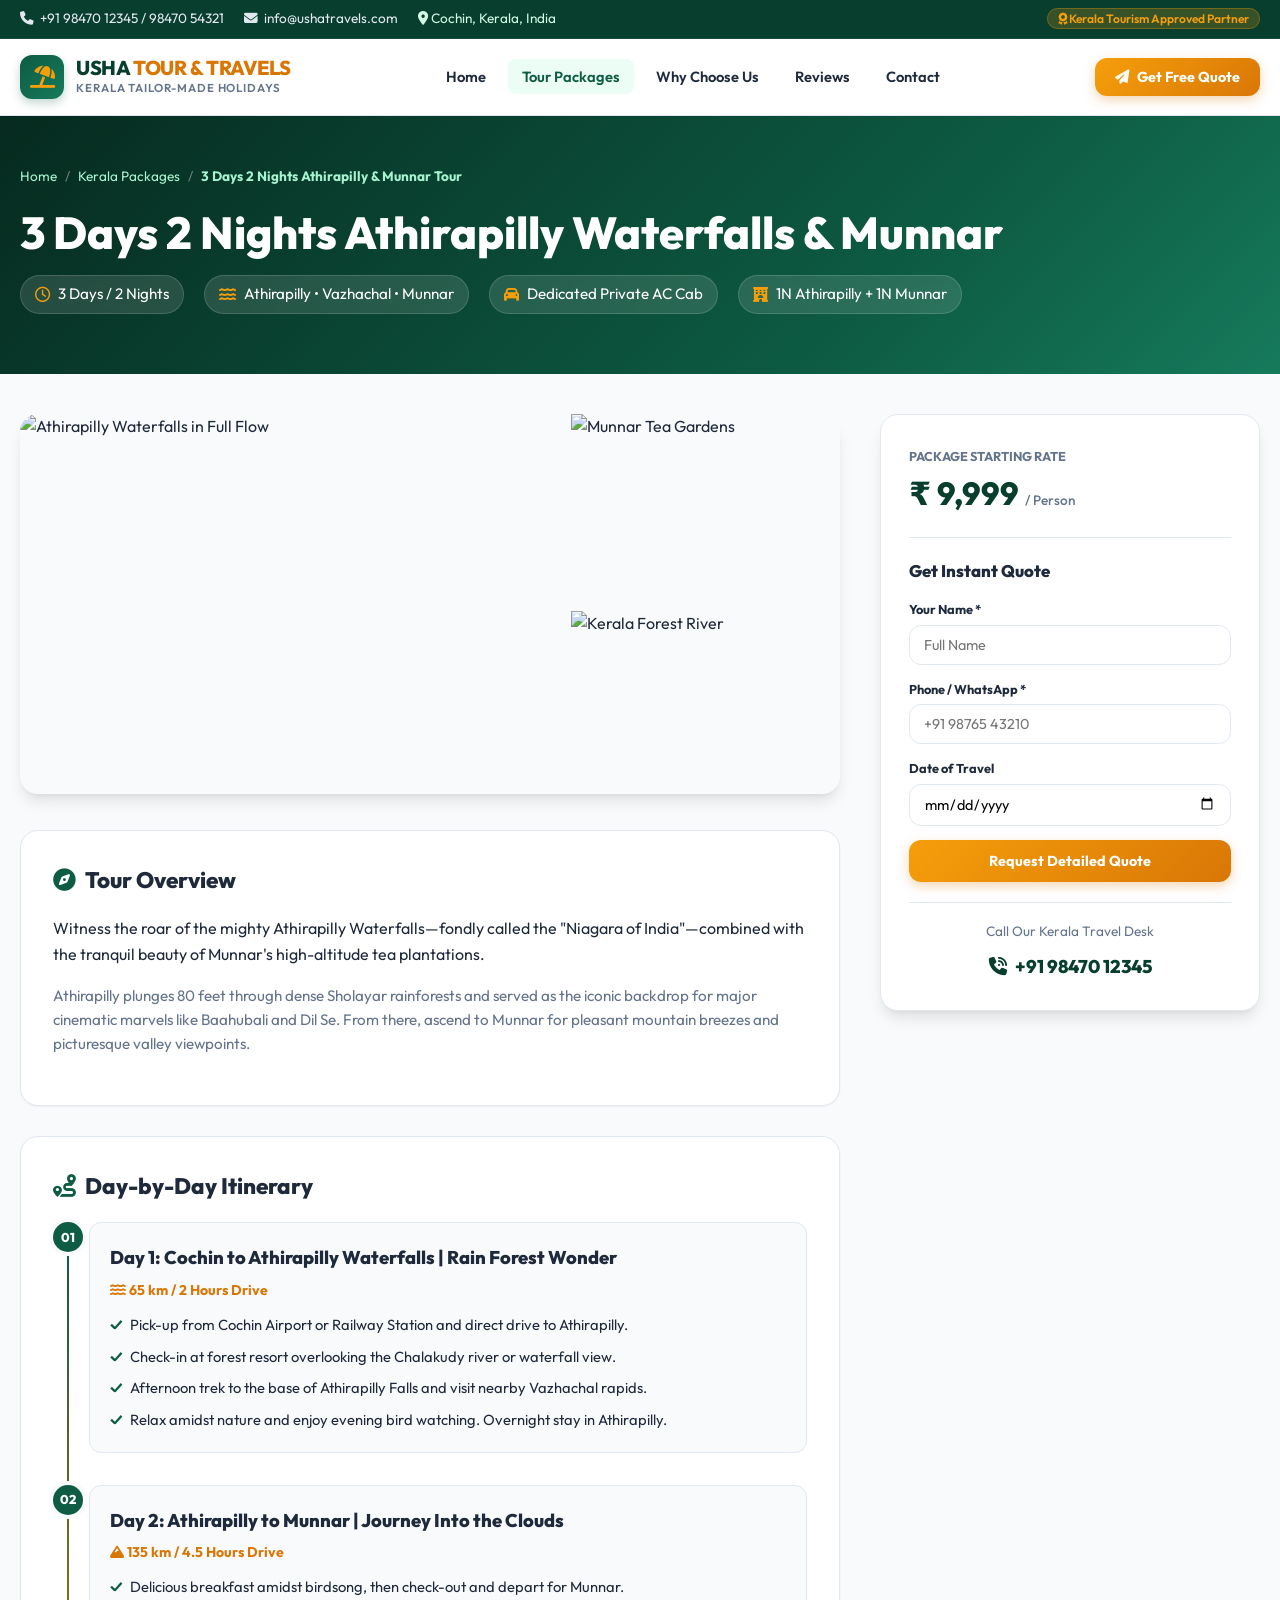
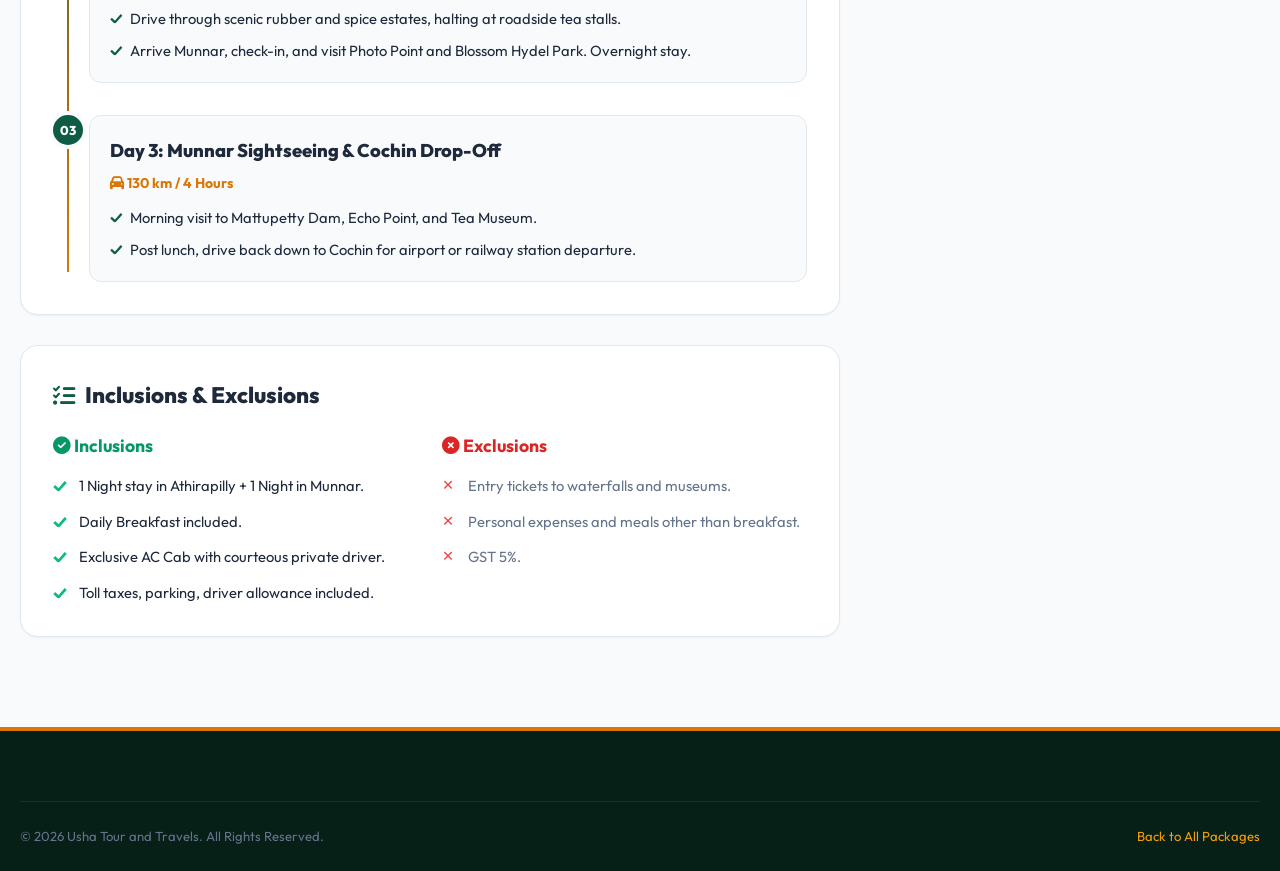
==== packages/3days-2nights-athirapilly-munnar-tour.html @ 0b978dff "Initial commit" ====
<!DOCTYPE html>
<html lang="en">
<head>
  <meta charset="UTF-8">
  <meta name="viewport" content="width=device-width, initial-scale=1.0">
  <title>3 Days 2 Nights Athirapilly & Munnar Tour | Usha Tour and Travels</title>
  <meta name="description" content="Discover India's Niagara at Athirapilly Falls along with the lush tea gardens of Munnar with Usha Tour and Travels.">
  <link rel="preconnect" href="https://fonts.googleapis.com">
  <link rel="preconnect" href="https://fonts.gstatic.com" crossorigin>
  <link href="https://fonts.googleapis.com/css2?family=Outfit:wght@400;500;600;700;800&display=swap" rel="stylesheet">
  <link rel="stylesheet" href="https://cdnjs.cloudflare.com/ajax/libs/font-awesome/6.5.1/css/all.min.css">
  <link rel="stylesheet" href="../css/style.css">
</head>
<body>

  <!-- Top Contact Bar -->
  <div class="topbar">
    <div class="container topbar-content">
      <div class="topbar-contact">
        <a href="tel:+919847012345"><i class="fa-solid fa-phone"></i> +91 98470 12345 / 98470 54321</a>
        <a href="mailto:info@ushatravels.com"><i class="fa-solid fa-envelope"></i> info@ushatravels.com</a>
        <span><i class="fa-solid fa-location-dot"></i> Cochin, Kerala, India</span>
      </div>
      <div>
        <span class="topbar-badge"><i class="fa-solid fa-award"></i> Kerala Tourism Approved Partner</span>
      </div>
    </div>
  </div>

  <!-- Header Navigation -->
  <header class="site-header">
    <div class="container navbar">
      <a href="../index.html" class="brand-logo">
        <div class="brand-icon"><i class="fa-solid fa-umbrella-beach"></i></div>
        <div class="brand-text">
          <span class="brand-name">USHA <span>TOUR & TRAVELS</span></span>
          <span class="brand-tagline">Kerala Tailor-Made Holidays</span>
        </div>
      </a>
      <ul class="nav-links">
        <li><a href="../index.html">Home</a></li>
        <li><a href="../index.html#packages-section" class="active">Tour Packages</a></li>
        <li><a href="../index.html#why-us">Why Choose Us</a></li>
        <li><a href="../index.html#testimonials">Reviews</a></li>
        <li><a href="../index.html#contact">Contact</a></li>
      </ul>
      <div class="nav-cta">
        <button class="btn btn-gold" onclick="openQuoteModal('3 Days 2 Nights Athirapilly Munnar Tour')">
          <i class="fa-solid fa-paper-plane"></i> Get Free Quote
        </button>
      </div>
    </div>
  </header>

  <section class="detail-hero">
    <div class="container">
      <div class="breadcrumb">
        <a href="../index.html">Home</a>
        <span>/</span>
        <a href="../index.html#packages-section">Kerala Packages</a>
        <span>/</span>
        <strong>3 Days 2 Nights Athirapilly & Munnar Tour</strong>
      </div>
      <h1 class="detail-title">3 Days 2 Nights Athirapilly Waterfalls & Munnar</h1>
      <div class="detail-meta-bar">
        <span class="meta-chip"><i class="fa-regular fa-clock"></i> 3 Days / 2 Nights</span>
        <span class="meta-chip"><i class="fa-solid fa-water"></i> Athirapilly &bull; Vazhachal &bull; Munnar</span>
        <span class="meta-chip"><i class="fa-solid fa-car"></i> Dedicated Private AC Cab</span>
        <span class="meta-chip"><i class="fa-solid fa-hotel"></i> 1N Athirapilly + 1N Munnar</span>
      </div>
    </div>
  </section>

  <div class="container">
    <div class="detail-layout">
      <div class="detail-content">

        <div class="detail-gallery">
          <div class="gallery-main">
            <img src="https://images.unsplash.com/photo-1627915525547-4f676b77ea6b?auto=format&fit=crop&w=1200&q=80" alt="Athirapilly Waterfalls in Full Flow">
          </div>
          <div class="gallery-thumbs">
            <img src="https://images.unsplash.com/photo-1593693397690-362cb9666fc2?auto=format&fit=crop&w=600&q=80" alt="Munnar Tea Gardens">
            <img src="https://images.unsplash.com/photo-1582510003544-4d00b7f74220?auto=format&fit=crop&w=600&q=80" alt="Kerala Forest River">
          </div>
        </div>

        <div class="detail-card">
          <h2 class="detail-heading"><i class="fa-solid fa-compass"></i> Tour Overview</h2>
          <p style="font-size: 1rem; color: var(--dark-slate); margin-bottom: 16px;">
            Witness the roar of the mighty Athirapilly Waterfalls—fondly called the "Niagara of India"—combined with the tranquil beauty of Munnar's high-altitude tea plantations.
          </p>
          <p style="font-size: 0.95rem; color: var(--muted); margin-bottom: 16px;">
            Athirapilly plunges 80 feet through dense Sholayar rainforests and served as the iconic backdrop for major cinematic marvels like Baahubali and Dil Se. From there, ascend to Munnar for pleasant mountain breezes and picturesque valley viewpoints.
          </p>
        </div>

        <div class="detail-card">
          <h2 class="detail-heading"><i class="fa-solid fa-route"></i> Day-by-Day Itinerary</h2>
          <div class="timeline">
            <div class="timeline-item">
              <div class="timeline-badge">01</div>
              <div class="timeline-content">
                <h3 class="timeline-title">Day 1: Cochin to Athirapilly Waterfalls | Rain Forest Wonder</h3>
                <div class="timeline-subtitle"><i class="fa-solid fa-water"></i> 65 km / 2 Hours Drive</div>
                <ul class="timeline-points">
                  <li>Pick-up from Cochin Airport or Railway Station and direct drive to Athirapilly.</li>
                  <li>Check-in at forest resort overlooking the Chalakudy river or waterfall view.</li>
                  <li>Afternoon trek to the base of Athirapilly Falls and visit nearby Vazhachal rapids.</li>
                  <li>Relax amidst nature and enjoy evening bird watching. Overnight stay in Athirapilly.</li>
                </ul>
              </div>
            </div>

            <div class="timeline-item">
              <div class="timeline-badge">02</div>
              <div class="timeline-content">
                <h3 class="timeline-title">Day 2: Athirapilly to Munnar | Journey Into the Clouds</h3>
                <div class="timeline-subtitle"><i class="fa-solid fa-mountain"></i> 135 km / 4.5 Hours Drive</div>
                <ul class="timeline-points">
                  <li>Delicious breakfast amidst birdsong, then check-out and depart for Munnar.</li>
                  <li>Drive through scenic rubber and spice estates, halting at roadside tea stalls.</li>
                  <li>Arrive Munnar, check-in, and visit Photo Point and Blossom Hydel Park. Overnight stay.</li>
                </ul>
              </div>
            </div>

            <div class="timeline-item">
              <div class="timeline-badge">03</div>
              <div class="timeline-content">
                <h3 class="timeline-title">Day 3: Munnar Sightseeing & Cochin Drop-Off</h3>
                <div class="timeline-subtitle"><i class="fa-solid fa-car"></i> 130 km / 4 Hours</div>
                <ul class="timeline-points">
                  <li>Morning visit to Mattupetty Dam, Echo Point, and Tea Museum.</li>
                  <li>Post lunch, drive back down to Cochin for airport or railway station departure.</li>
                </ul>
              </div>
            </div>
          </div>
        </div>

        <div class="detail-card">
          <h2 class="detail-heading"><i class="fa-solid fa-list-check"></i> Inclusions & Exclusions</h2>
          <div class="inc-exc-grid">
            <div>
              <h4 style="color: #059669; font-size: 1.1rem; margin-bottom: 14px;"><i class="fa-solid fa-circle-check"></i> Inclusions</h4>
              <ul class="inc-list">
                <li>1 Night stay in Athirapilly + 1 Night in Munnar.</li>
                <li>Daily Breakfast included.</li>
                <li>Exclusive AC Cab with courteous private driver.</li>
                <li>Toll taxes, parking, driver allowance included.</li>
              </ul>
            </div>
            <div>
              <h4 style="color: #dc2626; font-size: 1.1rem; margin-bottom: 14px;"><i class="fa-solid fa-circle-xmark"></i> Exclusions</h4>
              <ul class="exc-list">
                <li>Entry tickets to waterfalls and museums.</li>
                <li>Personal expenses and meals other than breakfast.</li>
                <li>GST 5%.</li>
              </ul>
            </div>
          </div>
        </div>

      </div>

      <aside>
        <div class="sticky-booking-card">
          <div class="booking-price-header">
            <span class="label">Package Starting Rate</span>
            <div class="amount">₹ 9,999 <small>/ Person</small></div>
          </div>

          <h4 style="font-size: 1.05rem; font-weight: 800; color: var(--dark-slate); margin-bottom: 14px;">Get Instant Quote</h4>
          <form class="enquiry-form">
            <div class="form-field">
              <label>Your Name *</label>
              <input type="text" class="form-input" placeholder="Full Name" required>
            </div>
            <div class="form-field">
              <label>Phone / WhatsApp *</label>
              <input type="tel" class="form-input" placeholder="+91 98765 43210" required>
            </div>
            <div class="form-field">
              <label>Date of Travel</label>
              <input type="date" class="form-input">
            </div>
            <button type="submit" class="btn btn-gold" style="width: 100%; padding: 12px;">Request Detailed Quote</button>
          </form>
          <div class="expert-contact-box">
            <p>Call Our Kerala Travel Desk</p>
            <a href="tel:+919847012345" class="expert-phone-link"><i class="fa-solid fa-phone-volume"></i> +91 98470 12345</a>
          </div>
        </div>
      </aside>
    </div>
  </div>

  <footer class="site-footer" style="margin-top: 60px;">
    <div class="container">
      <div class="footer-bottom">
        <div>&copy; 2026 Usha Tour and Travels. All Rights Reserved.</div>
        <div><a href="../index.html" style="color: var(--gold-light);">Back to All Packages</a></div>
      </div>
    </div>
  </footer>

  <script src="../js/app.js"></script>
</body>
</html>
---- css/style.css ----
/* ==========================================================================
   USHA TOUR AND TRAVELS - MASTER STYLESHEET
   Brand Identity:
   - Primary: Deep Kerala Forest Green (#0d5c43, #083e2d)
   - Secondary / Accent: Warm Spiced Saffron / Gold (#f59e0b, #d97706, #fbbf24)
   - Accent Water / Backwater Cyan: #0284c7
   - Backgrounds: Off-white canvas (#f8fafc), Pristine Cards (#ffffff)
   - Text: Dark Charcoal (#1e293b), Muted Slate (#64748b)
   ========================================================================== */

:root {
  --primary: #0d5c43;
  --primary-dark: #083e2d;
  --primary-light: #167a5b;
  --primary-subtle: #ecfdf5;
  --gold: #d97706;
  --gold-light: #f59e0b;
  --gold-hover: #b45309;
  --gold-subtle: #fef3c7;
  --sky: #0284c7;
  --sky-light: #e0f2fe;
  --dark: #0f172a;
  --dark-slate: #1e293b;
  --muted: #64748b;
  --light-bg: #f8fafc;
  --border: #e2e8f0;
  --border-light: #f1f5f9;
  --white: #ffffff;
  --shadow-sm: 0 1px 2px 0 rgb(0 0 0 / 0.05);
  --shadow-md: 0 4px 6px -1px rgb(0 0 0 / 0.08), 0 2px 4px -2px rgb(0 0 0 / 0.06);
  --shadow-lg: 0 10px 15px -3px rgb(0 0 0 / 0.1), 0 4px 6px -4px rgb(0 0 0 / 0.08);
  --shadow-xl: 0 20px 25px -5px rgb(0 0 0 / 0.12), 0 8px 10px -6px rgb(0 0 0 / 0.08);
  --font-sans: 'Outfit', 'Plus Jakarta Sans', system-ui, -apple-system, sans-serif;
  --radius-sm: 8px;
  --radius-md: 12px;
  --radius-lg: 18px;
  --radius-full: 9999px;
  --transition: all 0.25s cubic-bezier(0.4, 0, 0.2, 1);
}

/* Base Reset */
*, *::before, *::after {
  box-sizing: border-box;
  margin: 0;
  padding: 0;
}

html {
  scroll-behavior: smooth;
  font-size: 16px;
}

body {
  font-family: var(--font-sans);
  background-color: var(--light-bg);
  color: var(--dark-slate);
  line-height: 1.6;
  -webkit-font-smoothing: antialiased;
}

a {
  color: inherit;
  text-decoration: none;
  transition: var(--transition);
}

img {
  max-width: 100%;
  height: auto;
  display: block;
}

button, input, select, textarea {
  font-family: inherit;
}

/* Container */
.container {
  width: 100%;
  max-width: 1280px;
  margin: 0 auto;
  padding: 0 20px;
}

/* Top Notification / Contact Bar */
.topbar {
  background: var(--primary-dark);
  color: #d1fae5;
  font-size: 0.85rem;
  padding: 8px 0;
  border-bottom: 1px solid rgba(255, 255, 255, 0.08);
}
.topbar-content {
  display: flex;
  justify-content: space-between;
  align-items: center;
  flex-wrap: wrap;
  gap: 12px;
}
.topbar-contact {
  display: flex;
  align-items: center;
  gap: 20px;
  flex-wrap: wrap;
}
.topbar-contact a {
  display: inline-flex;
  align-items: center;
  gap: 6px;
  color: #e2e8f0;
}
.topbar-contact a:hover {
  color: var(--gold-light);
}
.topbar-badge {
  background: rgba(245, 158, 11, 0.2);
  color: var(--gold-light);
  padding: 2px 10px;
  border-radius: var(--radius-full);
  font-weight: 600;
  font-size: 0.75rem;
  border: 1px solid rgba(245, 158, 11, 0.3);
}

/* Header & Navigation */
header.site-header {
  background: var(--white);
  box-shadow: var(--shadow-sm);
  position: sticky;
  top: 0;
  z-index: 1000;
  border-bottom: 1px solid var(--border);
}
.navbar {
  display: flex;
  align-items: center;
  justify-content: space-between;
  height: 76px;
}
.brand-logo {
  display: flex;
  align-items: center;
  gap: 12px;
  text-decoration: none;
}
.brand-icon {
  width: 44px;
  height: 44px;
  background: linear-gradient(135deg, var(--primary), var(--primary-light));
  border-radius: var(--radius-md);
  display: flex;
  align-items: center;
  justify-content: center;
  color: var(--gold-light);
  font-size: 1.4rem;
  box-shadow: 0 4px 10px rgba(13, 92, 67, 0.25);
}
.brand-text {
  display: flex;
  flex-direction: column;
}
.brand-name {
  font-size: 1.25rem;
  font-weight: 800;
  letter-spacing: -0.02em;
  color: var(--primary-dark);
  line-height: 1.1;
}
.brand-name span {
  color: var(--gold);
}
.brand-tagline {
  font-size: 0.72rem;
  font-weight: 600;
  color: var(--muted);
  text-transform: uppercase;
  letter-spacing: 0.08em;
}

.nav-links {
  display: flex;
  align-items: center;
  gap: 8px;
  list-style: none;
}
.nav-links li a {
  padding: 8px 14px;
  font-size: 0.92rem;
  font-weight: 600;
  color: var(--dark-slate);
  border-radius: var(--radius-sm);
}
.nav-links li a:hover, .nav-links li a.active {
  color: var(--primary);
  background: var(--primary-subtle);
}

.nav-cta {
  display: flex;
  align-items: center;
  gap: 12px;
}
.btn {
  display: inline-flex;
  align-items: center;
  justify-content: center;
  gap: 8px;
  padding: 10px 20px;
  font-size: 0.9rem;
  font-weight: 700;
  border-radius: var(--radius-md);
  cursor: pointer;
  border: none;
  transition: var(--transition);
  text-decoration: none;
  white-space: nowrap;
}
.btn-primary {
  background: linear-gradient(135deg, var(--primary), var(--primary-light));
  color: var(--white);
  box-shadow: 0 4px 12px rgba(13, 92, 67, 0.25);
}
.btn-primary:hover {
  background: linear-gradient(135deg, var(--primary-dark), var(--primary));
  box-shadow: 0 6px 16px rgba(13, 92, 67, 0.35);
  transform: translateY(-1px);
}
.btn-gold {
  background: linear-gradient(135deg, var(--gold-light), var(--gold));
  color: var(--white);
  box-shadow: 0 4px 12px rgba(217, 119, 6, 0.3);
}
.btn-gold:hover {
  background: linear-gradient(135deg, var(--gold), var(--gold-hover));
  transform: translateY(-1px);
}
.btn-outline {
  border: 1.5px solid var(--primary);
  color: var(--primary);
  background: transparent;
}
.btn-outline:hover {
  background: var(--primary);
  color: var(--white);
}
.btn-outline-gold {
  border: 1.5px solid var(--gold);
  color: var(--gold);
  background: transparent;
}
.btn-outline-gold:hover {
  background: var(--gold);
  color: var(--white);
}

.mobile-toggle {
  display: none;
  background: none;
  border: none;
  font-size: 1.5rem;
  color: var(--dark-slate);
  cursor: pointer;
}

/* Hero Section */
.hero-section {
  position: relative;
  background: linear-gradient(135deg, #062a1f 0%, #0d5c43 60%, #167a5b 100%);
  color: var(--white);
  padding: 60px 0 80px;
  overflow: hidden;
}
.hero-pattern {
  position: absolute;
  inset: 0;
  background-image: radial-gradient(rgba(245, 158, 11, 0.15) 1px, transparent 1px), radial-gradient(rgba(255, 255, 255, 0.08) 1px, transparent 1px);
  background-size: 40px 40px;
  background-position: 0 0, 20px 20px;
  opacity: 0.6;
}
.hero-content {
  position: relative;
  z-index: 2;
  text-align: center;
  max-width: 860px;
  margin: 0 auto;
}
.hero-tag {
  display: inline-flex;
  align-items: center;
  gap: 8px;
  background: rgba(254, 243, 199, 0.15);
  border: 1px solid rgba(245, 158, 11, 0.4);
  color: var(--gold-light);
  font-size: 0.85rem;
  font-weight: 700;
  letter-spacing: 0.05em;
  text-transform: uppercase;
  padding: 6px 16px;
  border-radius: var(--radius-full);
  margin-bottom: 20px;
  backdrop-filter: blur(4px);
}
.hero-title {
  font-size: clamp(2rem, 5vw, 3.2rem);
  font-weight: 800;
  line-height: 1.2;
  letter-spacing: -0.02em;
  margin-bottom: 18px;
}
.hero-title span {
  background: linear-gradient(120deg, #fef08a, #f59e0b);
  -webkit-background-clip: text;
  -webkit-text-fill-color: transparent;
}
.hero-subtitle {
  font-size: 1.15rem;
  color: #d1fae5;
  margin-bottom: 36px;
  font-weight: 400;
  line-height: 1.6;
}

/* Quick Search / Filter Bar */
.search-filter-card {
  background: var(--white);
  border-radius: var(--radius-lg);
  padding: 24px;
  box-shadow: var(--shadow-xl);
  color: var(--dark-slate);
  margin-top: 10px;
  border: 1px solid var(--border);
}
.filter-form-grid {
  display: grid;
  grid-template-columns: repeat(auto-fit, minmax(200px, 1fr)) 160px;
  gap: 16px;
  align-items: flex-end;
}
.filter-group {
  display: flex;
  flex-direction: column;
  gap: 6px;
  text-align: left;
}
.filter-group label {
  font-size: 0.8rem;
  font-weight: 700;
  color: var(--muted);
  text-transform: uppercase;
  letter-spacing: 0.05em;
  display: flex;
  align-items: center;
  gap: 6px;
}
.filter-select, .filter-input {
  width: 100%;
  padding: 12px 14px;
  border: 1.5px solid var(--border);
  border-radius: var(--radius-md);
  font-size: 0.92rem;
  font-weight: 600;
  color: var(--dark-slate);
  background-color: var(--light-bg);
  transition: var(--transition);
  outline: none;
}
.filter-select:focus, .filter-input:focus {
  border-color: var(--primary);
  background-color: var(--white);
  box-shadow: 0 0 0 3px rgba(13, 92, 67, 0.15);
}

/* Trust Bar / USPs */
.trust-bar {
  background: var(--white);
  border-bottom: 1px solid var(--border);
  padding: 24px 0;
}
.trust-grid {
  display: grid;
  grid-template-columns: repeat(auto-fit, minmax(220px, 1fr));
  gap: 20px;
}
.trust-item {
  display: flex;
  align-items: center;
  gap: 14px;
}
.trust-icon {
  width: 48px;
  height: 48px;
  border-radius: var(--radius-md);
  background: var(--primary-subtle);
  color: var(--primary);
  display: flex;
  align-items: center;
  justify-content: center;
  font-size: 1.3rem;
  flex-shrink: 0;
}
.trust-title {
  font-size: 0.95rem;
  font-weight: 700;
  color: var(--dark-slate);
  line-height: 1.2;
}
.trust-desc {
  font-size: 0.8rem;
  color: var(--muted);
}

/* Section Common */
.section {
  padding: 70px 0;
}
.section-header {
  text-align: center;
  max-width: 680px;
  margin: 0 auto 50px;
}
.section-tag {
  display: inline-block;
  color: var(--primary);
  font-size: 0.82rem;
  font-weight: 800;
  text-transform: uppercase;
  letter-spacing: 0.1em;
  margin-bottom: 8px;
  background: var(--primary-subtle);
  padding: 4px 14px;
  border-radius: var(--radius-full);
}
.section-title {
  font-size: 2.2rem;
  font-weight: 800;
  color: var(--dark-slate);
  letter-spacing: -0.02em;
  line-height: 1.25;
}
.section-desc {
  margin-top: 12px;
  font-size: 1.05rem;
  color: var(--muted);
}

/* Sidebar + Packages Layout */
.layout-container {
  display: flex;
  gap: 32px;
  align-items: flex-start;
}
.filter-sidebar {
  width: 280px;
  flex-shrink: 0;
  background: var(--white);
  border-radius: var(--radius-lg);
  border: 1px solid var(--border);
  box-shadow: var(--shadow-sm);
  position: sticky;
  top: 96px;
  overflow: hidden;
}
.filter-sidebar-head {
  background: linear-gradient(135deg, var(--primary-dark), var(--primary));
  color: var(--white);
  padding: 16px 20px;
  display: flex;
  align-items: center;
  justify-content: space-between;
}
.filter-sidebar-head h3 {
  font-size: 1rem;
  font-weight: 700;
}
.reset-btn {
  background: none;
  border: none;
  color: var(--gold-light);
  font-size: 0.8rem;
  font-weight: 600;
  cursor: pointer;
  text-decoration: underline;
}
.filter-block {
  padding: 18px 20px;
  border-bottom: 1px solid var(--border-light);
}
.filter-block:last-child {
  border-bottom: none;
}
.filter-block-title {
  font-size: 0.85rem;
  font-weight: 800;
  color: var(--dark-slate);
  text-transform: uppercase;
  letter-spacing: 0.05em;
  margin-bottom: 12px;
  display: flex;
  justify-content: space-between;
  align-items: center;
}
.filter-options-list {
  display: flex;
  flex-direction: column;
  gap: 10px;
  max-height: 220px;
  overflow-y: auto;
  padding-right: 4px;
}
.filter-checkbox-label {
  display: flex;
  align-items: center;
  gap: 10px;
  font-size: 0.88rem;
  font-weight: 500;
  color: var(--dark-slate);
  cursor: pointer;
}
.filter-checkbox-label input[type="checkbox"] {
  accent-color: var(--primary);
  width: 16px;
  height: 16px;
  cursor: pointer;
}
.price-slider-wrap {
  display: flex;
  flex-direction: column;
  gap: 10px;
}
.price-slider {
  width: 100%;
  accent-color: var(--primary);
  cursor: pointer;
}
.price-values {
  display: flex;
  justify-content: space-between;
  font-size: 0.82rem;
  color: var(--muted);
  font-weight: 600;
}
.price-values strong {
  color: var(--primary-dark);
}

.packages-main-content {
  flex: 1;
  min-width: 0;
}
.packages-topbar {
  display: flex;
  justify-content: space-between;
  align-items: center;
  margin-bottom: 24px;
  flex-wrap: wrap;
  gap: 14px;
}
.packages-count {
  font-size: 0.95rem;
  color: var(--muted);
}
.packages-count strong {
  color: var(--dark-slate);
}
.packages-sort {
  display: flex;
  align-items: center;
  gap: 10px;
  font-size: 0.88rem;
  color: var(--muted);
}

/* Package Grid & Cards */
.package-grid {
  display: grid;
  grid-template-columns: repeat(auto-fill, minmax(310px, 1fr));
  gap: 26px;
}
.pkg-card {
  background: var(--white);
  border-radius: var(--radius-lg);
  border: 1px solid var(--border);
  overflow: hidden;
  box-shadow: var(--shadow-sm);
  transition: var(--transition);
  display: flex;
  flex-direction: column;
  position: relative;
}
.pkg-card:hover {
  transform: translateY(-5px);
  box-shadow: var(--shadow-xl);
  border-color: rgba(13, 92, 67, 0.3);
}
.pkg-thumb {
  position: relative;
  height: 220px;
  overflow: hidden;
  background-color: #cbd5e1;
}
.pkg-thumb img {
  width: 100%;
  height: 100%;
  object-fit: cover;
  transition: transform 0.5s ease;
}
.pkg-card:hover .pkg-thumb img {
  transform: scale(1.06);
}
.pkg-badge {
  position: absolute;
  top: 14px;
  left: 14px;
  background: linear-gradient(135deg, var(--gold), var(--gold-light));
  color: var(--white);
  font-size: 0.72rem;
  font-weight: 800;
  padding: 5px 12px;
  border-radius: var(--radius-full);
  letter-spacing: 0.05em;
  text-transform: uppercase;
  box-shadow: var(--shadow-md);
}
.pkg-duration-pill {
  position: absolute;
  bottom: 14px;
  right: 14px;
  background: rgba(15, 23, 42, 0.85);
  color: var(--white);
  font-size: 0.78rem;
  font-weight: 700;
  padding: 5px 12px;
  border-radius: var(--radius-full);
  backdrop-filter: blur(4px);
  display: flex;
  align-items: center;
  gap: 5px;
}

.pkg-body {
  padding: 22px;
  display: flex;
  flex-direction: column;
  flex-grow: 1;
}
.pkg-title {
  font-size: 1.15rem;
  font-weight: 700;
  line-height: 1.35;
  color: var(--dark-slate);
  margin-bottom: 10px;
}
.pkg-title a:hover {
  color: var(--primary);
}
.pkg-destinations {
  display: flex;
  align-items: flex-start;
  gap: 6px;
  font-size: 0.82rem;
  color: var(--muted);
  margin-bottom: 16px;
  font-weight: 500;
}
.pkg-destinations i {
  color: var(--primary);
  margin-top: 2px;
}

/* Inclusions Icons Row */
.pkg-inclusions {
  display: grid;
  grid-template-columns: repeat(4, 1fr);
  gap: 8px;
  padding: 12px 0;
  border-top: 1px dashed var(--border);
  border-bottom: 1px dashed var(--border);
  margin-bottom: 18px;
  text-align: center;
}
.inclusion-item {
  display: flex;
  flex-direction: column;
  align-items: center;
  gap: 4px;
  font-size: 0.7rem;
  color: var(--muted);
  font-weight: 600;
}
.inclusion-item i {
  font-size: 1.1rem;
  color: var(--primary);
}

.pkg-footer {
  margin-top: auto;
  display: flex;
  align-items: center;
  justify-content: space-between;
  gap: 12px;
  padding-top: 10px;
}
.pkg-price-wrap {
  display: flex;
  flex-direction: column;
}
.price-prefix {
  font-size: 0.72rem;
  color: var(--muted);
  text-transform: uppercase;
  font-weight: 600;
}
.price-val {
  font-size: 1.35rem;
  font-weight: 800;
  color: var(--primary-dark);
  line-height: 1.1;
}
.pkg-actions {
  display: flex;
  gap: 8px;
}

/* Detail Page Header & Layout */
.detail-hero {
  background: linear-gradient(135deg, #062a1f 0%, #0d5c43 70%, #167a5b 100%);
  color: var(--white);
  padding: 50px 0 60px;
  position: relative;
}
.breadcrumb {
  display: flex;
  align-items: center;
  gap: 8px;
  font-size: 0.85rem;
  color: #a7f3d0;
  margin-bottom: 18px;
  flex-wrap: wrap;
}
.breadcrumb a {
  color: #a7f3d0;
}
.breadcrumb a:hover {
  color: var(--white);
}
.breadcrumb span {
  color: rgba(255, 255, 255, 0.4);
}
.detail-title {
  font-size: clamp(1.8rem, 4vw, 2.8rem);
  font-weight: 800;
  line-height: 1.2;
  margin-bottom: 16px;
}
.detail-meta-bar {
  display: flex;
  flex-wrap: wrap;
  align-items: center;
  gap: 20px;
  font-size: 0.95rem;
}
.meta-chip {
  display: inline-flex;
  align-items: center;
  gap: 8px;
  background: rgba(255, 255, 255, 0.12);
  padding: 6px 14px;
  border-radius: var(--radius-full);
  backdrop-filter: blur(4px);
  border: 1px solid rgba(255, 255, 255, 0.15);
}
.meta-chip i {
  color: var(--gold-light);
}

.detail-layout {
  display: grid;
  grid-template-columns: 1fr 380px;
  gap: 40px;
  margin-top: 40px;
}

/* Gallery Showcase */
.detail-gallery {
  display: grid;
  grid-template-columns: 2fr 1fr;
  grid-gap: 14px;
  margin-bottom: 36px;
  border-radius: var(--radius-lg);
  overflow: hidden;
  box-shadow: var(--shadow-lg);
}
.gallery-main {
  height: 380px;
}
.gallery-main img {
  width: 100%;
  height: 100%;
  object-fit: cover;
}
.gallery-thumbs {
  display: grid;
  grid-template-rows: 1fr 1fr;
  gap: 14px;
  height: 380px;
}
.gallery-thumbs img {
  width: 100%;
  height: 100%;
  object-fit: cover;
}

/* Content Sections */
.detail-card {
  background: var(--white);
  border-radius: var(--radius-lg);
  border: 1px solid var(--border);
  padding: 32px;
  margin-bottom: 30px;
  box-shadow: var(--shadow-sm);
}
.detail-heading {
  font-size: 1.4rem;
  font-weight: 800;
  color: var(--dark-slate);
  margin-bottom: 18px;
  display: flex;
  align-items: center;
  gap: 10px;
}
.detail-heading i {
  color: var(--primary);
}

/* Itinerary Timeline */
.timeline {
  position: relative;
  padding-left: 36px;
}
.timeline::before {
  content: '';
  position: absolute;
  top: 10px;
  bottom: 10px;
  left: 14px;
  width: 2px;
  background: linear-gradient(to bottom, var(--primary), var(--gold));
}
.timeline-item {
  position: relative;
  margin-bottom: 32px;
}
.timeline-item:last-child {
  margin-bottom: 0;
}
.timeline-badge {
  position: absolute;
  left: -36px;
  top: 0;
  width: 30px;
  height: 30px;
  border-radius: 50%;
  background: var(--primary);
  color: var(--white);
  display: flex;
  align-items: center;
  justify-content: center;
  font-weight: 800;
  font-size: 0.8rem;
  box-shadow: 0 0 0 4px var(--light-bg);
}
.timeline-content {
  background: var(--light-bg);
  padding: 20px;
  border-radius: var(--radius-md);
  border: 1px solid var(--border);
}
.timeline-title {
  font-size: 1.15rem;
  font-weight: 800;
  color: var(--dark-slate);
  margin-bottom: 6px;
}
.timeline-subtitle {
  font-size: 0.88rem;
  font-weight: 700;
  color: var(--gold);
  margin-bottom: 12px;
}
.timeline-points {
  list-style: none;
  display: flex;
  flex-direction: column;
  gap: 8px;
}
.timeline-points li {
  position: relative;
  padding-left: 20px;
  font-size: 0.92rem;
  color: var(--dark-slate);
}
.timeline-points li::before {
  content: '✓';
  position: absolute;
  left: 0;
  color: var(--primary);
  font-weight: 800;
}

/* Inclusions & Exclusions Box */
.inc-exc-grid {
  display: grid;
  grid-template-columns: 1fr 1fr;
  gap: 24px;
}
.inc-list, .exc-list {
  list-style: none;
  display: flex;
  flex-direction: column;
  gap: 12px;
}
.inc-list li {
  position: relative;
  padding-left: 26px;
  font-size: 0.92rem;
  color: var(--dark-slate);
}
.inc-list li::before {
  content: '✓';
  position: absolute;
  left: 0;
  color: #10b981;
  font-weight: 900;
  font-size: 1rem;
}
.exc-list li {
  position: relative;
  padding-left: 26px;
  font-size: 0.92rem;
  color: var(--muted);
}
.exc-list li::before {
  content: '✕';
  position: absolute;
  left: 0;
  color: #ef4444;
  font-weight: 900;
  font-size: 0.9rem;
}

/* Booking & Enquiry Sticky Card */
.sticky-booking-card {
  position: sticky;
  top: 96px;
  background: var(--white);
  border-radius: var(--radius-lg);
  border: 1.5px solid var(--border);
  padding: 28px;
  box-shadow: var(--shadow-lg);
}
.booking-price-header {
  border-bottom: 1px solid var(--border);
  padding-bottom: 18px;
  margin-bottom: 20px;
}
.booking-price-header .label {
  font-size: 0.8rem;
  color: var(--muted);
  text-transform: uppercase;
  font-weight: 700;
}
.booking-price-header .amount {
  font-size: 2rem;
  font-weight: 800;
  color: var(--primary-dark);
}
.booking-price-header .amount small {
  font-size: 0.85rem;
  color: var(--muted);
  font-weight: 500;
}

.enquiry-form {
  display: flex;
  flex-direction: column;
  gap: 14px;
}
.form-field {
  display: flex;
  flex-direction: column;
  gap: 5px;
}
.form-field label {
  font-size: 0.8rem;
  font-weight: 700;
  color: var(--dark-slate);
}
.form-input, .form-textarea {
  width: 100%;
  padding: 10px 14px;
  border: 1.5px solid var(--border);
  border-radius: var(--radius-md);
  font-size: 0.9rem;
  outline: none;
  transition: var(--transition);
}
.form-input:focus, .form-textarea:focus {
  border-color: var(--primary);
  box-shadow: 0 0 0 3px rgba(13, 92, 67, 0.12);
}

.expert-contact-box {
  margin-top: 20px;
  padding-top: 18px;
  border-top: 1px solid var(--border);
  text-align: center;
}
.expert-contact-box p {
  font-size: 0.85rem;
  color: var(--muted);
  margin-bottom: 10px;
}
.expert-phone-link {
  display: inline-flex;
  align-items: center;
  gap: 8px;
  font-size: 1.15rem;
  font-weight: 800;
  color: var(--primary-dark);
}
.expert-phone-link:hover {
  color: var(--gold);
}

/* FAQ Accordion */
.faq-wrap {
  display: flex;
  flex-direction: column;
  gap: 14px;
}
.faq-item {
  border: 1px solid var(--border);
  border-radius: var(--radius-md);
  overflow: hidden;
  background: var(--white);
}
.faq-question {
  width: 100%;
  text-align: left;
  padding: 18px 22px;
  background: var(--white);
  border: none;
  font-size: 1rem;
  font-weight: 700;
  color: var(--dark-slate);
  cursor: pointer;
  display: flex;
  justify-content: space-between;
  align-items: center;
  transition: var(--transition);
}
.faq-question:hover {
  background: var(--light-bg);
}
.faq-question i {
  color: var(--primary);
  transition: transform 0.3s;
}
.faq-item.active .faq-question i {
  transform: rotate(180deg);
}
.faq-answer {
  padding: 0 22px 20px;
  font-size: 0.92rem;
  color: var(--muted);
  line-height: 1.6;
  display: none;
}
.faq-item.active .faq-answer {
  display: block;
}

/* Testimonials Section */
.testimonials-grid {
  display: grid;
  grid-template-columns: repeat(auto-fit, minmax(300px, 1fr));
  gap: 24px;
}
.testimonial-card {
  background: var(--white);
  border-radius: var(--radius-lg);
  padding: 28px;
  border: 1px solid var(--border);
  box-shadow: var(--shadow-sm);
  display: flex;
  flex-direction: column;
}
.testi-stars {
  color: #fbbf24;
  margin-bottom: 14px;
  font-size: 1.1rem;
}
.testi-text {
  font-size: 0.95rem;
  color: var(--dark-slate);
  font-style: italic;
  margin-bottom: 20px;
  flex-grow: 1;
}
.testi-author {
  display: flex;
  align-items: center;
  gap: 12px;
}
.author-avatar {
  width: 44px;
  height: 44px;
  border-radius: 50%;
  background: var(--primary-subtle);
  color: var(--primary);
  font-weight: 800;
  display: flex;
  align-items: center;
  justify-content: center;
}
.author-meta h5 {
  font-size: 0.95rem;
  font-weight: 700;
  color: var(--dark-slate);
}
.author-meta span {
  font-size: 0.78rem;
  color: var(--muted);
}

/* Footer */
footer.site-footer {
  background: #061f17;
  color: #cbd5e1;
  padding: 70px 0 24px;
  border-top: 4px solid var(--gold);
}
.footer-grid {
  display: grid;
  grid-template-columns: 2fr 1fr 1fr 1.5fr;
  gap: 40px;
  margin-bottom: 50px;
}
.footer-brand h4 {
  font-size: 1.4rem;
  font-weight: 800;
  color: var(--white);
  margin-bottom: 14px;
}
.footer-brand h4 span {
  color: var(--gold-light);
}
.footer-brand p {
  font-size: 0.9rem;
  line-height: 1.6;
  margin-bottom: 20px;
  color: #94a3b8;
}
.footer-socials {
  display: flex;
  gap: 12px;
}
.social-circle {
  width: 38px;
  height: 38px;
  border-radius: 50%;
  background: rgba(255, 255, 255, 0.08);
  display: flex;
  align-items: center;
  justify-content: center;
  color: #fff;
  transition: var(--transition);
}
.social-circle:hover {
  background: var(--gold);
  transform: translateY(-3px);
}

.footer-col h5 {
  font-size: 1.05rem;
  font-weight: 700;
  color: var(--white);
  margin-bottom: 18px;
  position: relative;
  padding-bottom: 8px;
}
.footer-col h5::after {
  content: '';
  position: absolute;
  bottom: 0;
  left: 0;
  width: 32px;
  height: 2px;
  background: var(--gold);
}
.footer-links {
  list-style: none;
  display: flex;
  flex-direction: column;
  gap: 10px;
}
.footer-links li a {
  font-size: 0.88rem;
  color: #94a3b8;
}
.footer-links li a:hover {
  color: var(--gold-light);
  padding-left: 4px;
}

.footer-contact-list {
  list-style: none;
  display: flex;
  flex-direction: column;
  gap: 14px;
  font-size: 0.88rem;
  color: #94a3b8;
}
.footer-contact-list li {
  display: flex;
  align-items: flex-start;
  gap: 10px;
}
.footer-contact-list i {
  color: var(--gold-light);
  margin-top: 3px;
}

.footer-bottom {
  padding-top: 24px;
  border-top: 1px solid rgba(255, 255, 255, 0.08);
  display: flex;
  justify-content: space-between;
  align-items: center;
  font-size: 0.82rem;
  color: #64748b;
  flex-wrap: wrap;
  gap: 12px;
}

/* Modal Dialog */
.modal-overlay {
  position: fixed;
  inset: 0;
  background: rgba(15, 23, 42, 0.6);
  backdrop-filter: blur(4px);
  z-index: 2000;
  display: none;
  align-items: center;
  justify-content: center;
  padding: 20px;
}
.modal-overlay.active {
  display: flex;
}
.modal-card {
  background: var(--white);
  border-radius: var(--radius-lg);
  max-width: 500px;
  width: 100%;
  padding: 30px;
  box-shadow: var(--shadow-xl);
  position: relative;
  animation: modalIn 0.3s cubic-bezier(0.16, 1, 0.3, 1);
}
@keyframes modalIn {
  from { opacity: 0; transform: scale(0.95) translateY(10px); }
  to { opacity: 1; transform: scale(1) translateY(0); }
}
.modal-close {
  position: absolute;
  top: 18px;
  right: 18px;
  background: none;
  border: none;
  font-size: 1.3rem;
  color: var(--muted);
  cursor: pointer;
}

/* Floating WhatsApp / Call Button */
.floating-actions {
  position: fixed;
  bottom: 24px;
  right: 24px;
  display: flex;
  flex-direction: column;
  gap: 12px;
  z-index: 999;
}
.fab {
  width: 52px;
  height: 52px;
  border-radius: 50%;
  display: flex;
  align-items: center;
  justify-content: center;
  color: var(--white);
  box-shadow: var(--shadow-lg);
  font-size: 1.4rem;
  transition: var(--transition);
}
.fab:hover {
  transform: scale(1.1);
}
.fab-whatsapp {
  background: #25d366;
}
.fab-phone {
  background: var(--primary);
}

/* Responsive Breakpoints */
@media (max-width: 1024px) {
  .layout-container {
    flex-direction: column;
  }
  .filter-sidebar {
    width: 100%;
    position: static;
  }
  .detail-layout {
    grid-template-columns: 1fr;
  }
  .footer-grid {
    grid-template-columns: 1fr 1fr;
  }
}

@media (max-width: 768px) {
  .topbar-contact span:not(:first-child) {
    display: none;
  }
  .nav-links {
    display: none;
  }
  .mobile-toggle {
    display: block;
  }
  .filter-form-grid {
    grid-template-columns: 1fr;
  }
  .inc-exc-grid {
    grid-template-columns: 1fr;
  }
  .detail-gallery {
    grid-template-columns: 1fr;
  }
  .gallery-thumbs {
    display: none;
  }
  .gallery-main {
    height: 260px;
  }
  .footer-grid {
    grid-template-columns: 1fr;
  }
}
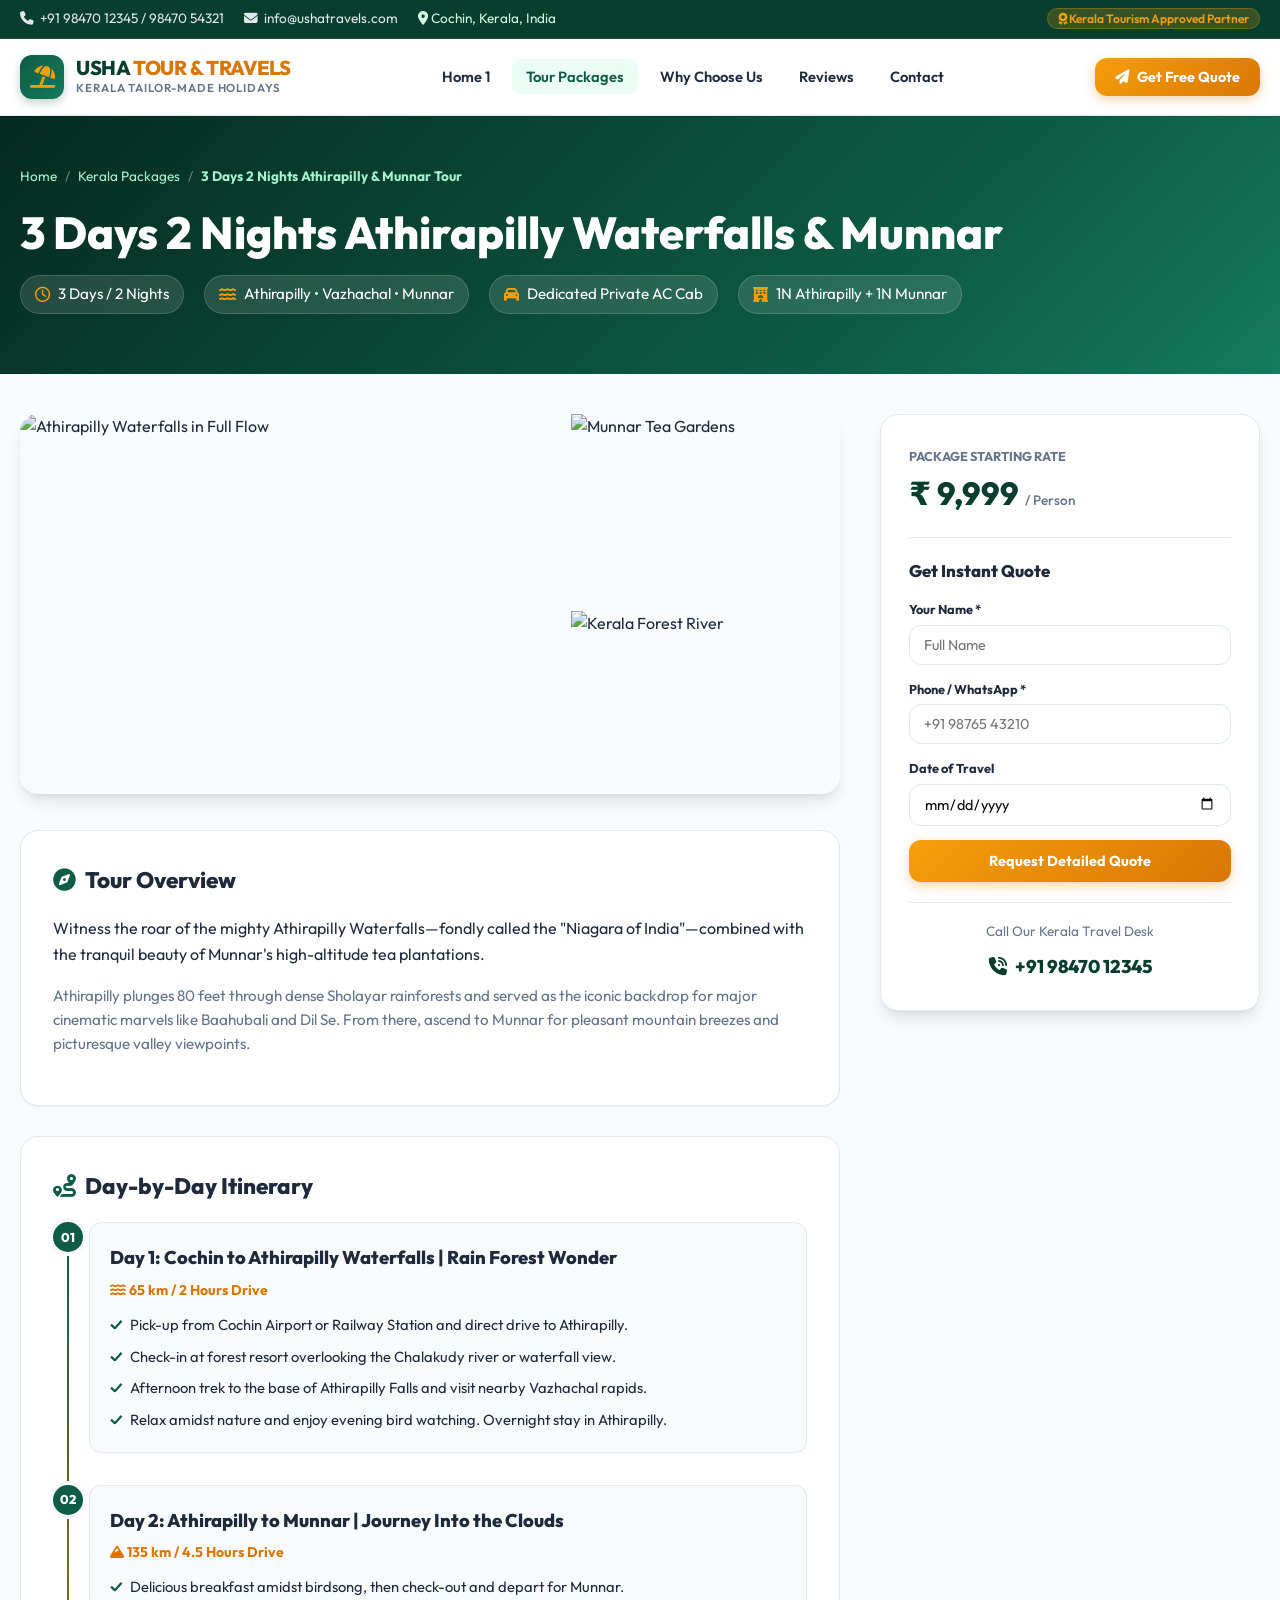
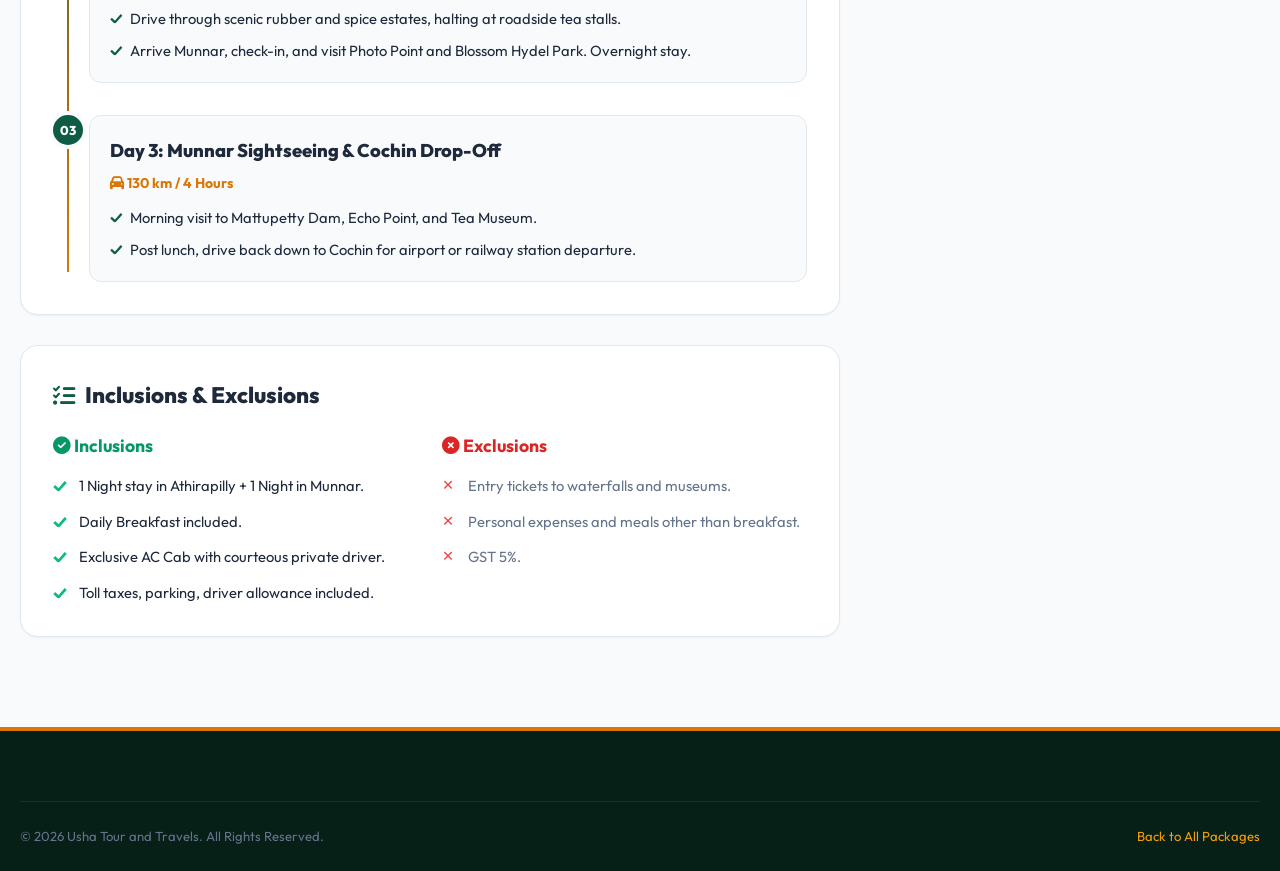
==== commit 81c34cc0: "Update navigation menu name from Home to Home 1" ====
--- a/packages/3days-2nights-athirapilly-munnar-tour.html
+++ b/packages/3days-2nights-athirapilly-munnar-tour.html
@@ -38,7 +38,7 @@
         </div>
       </a>
       <ul class="nav-links">
-        <li><a href="../index.html">Home</a></li>
+        <li><a href="../index.html">Home 1</a></li>
         <li><a href="../index.html#packages-section" class="active">Tour Packages</a></li>
         <li><a href="../index.html#why-us">Why Choose Us</a></li>
         <li><a href="../index.html#testimonials">Reviews</a></li>
